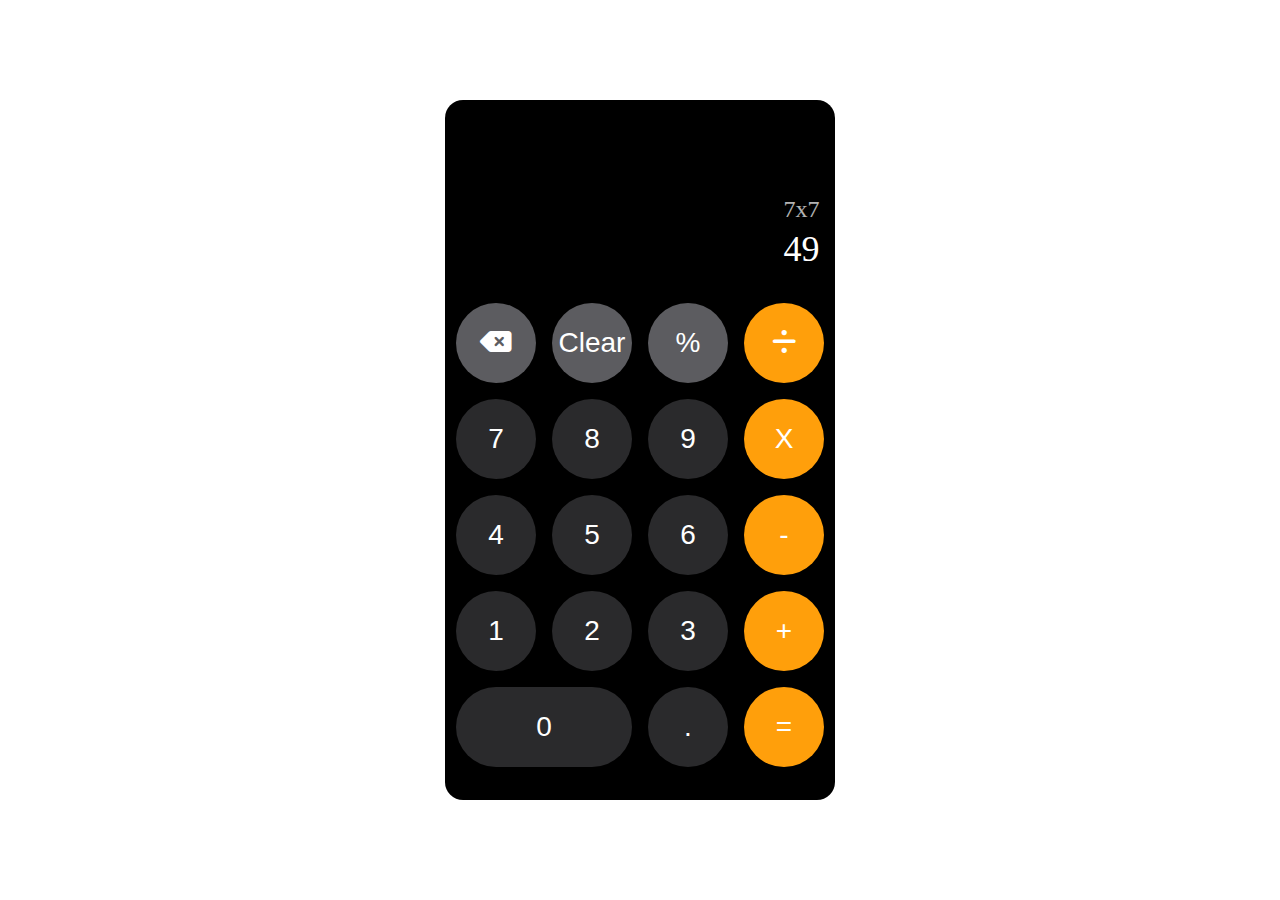
==== Calculator/index.html @ 8abfa327 "Completed ui" ====
<!DOCTYPE html>
<html lang="en">

<head>
    <meta charset="UTF-8">
    <meta name="viewport" content="width=device-width, initial-scale=1.0">
    <link href="https://cdnjs.cloudflare.com/ajax/libs/font-awesome/6.0.0-beta3/css/all.min.css" rel="stylesheet">
    <link rel="stylesheet" href="style.css">
    <script defer src="script.js"></script>
    <title>Document</title>
</head>

<body>
    <div class="calculator">
        <div class="display">

            <h2 class="display-calculation">
                7x7
            </h2>
            <h2 class="display-result">
                49
            </h2>
        </div>
        <div class="buttons">

            <button class="accessibility">
                <i class="fa-solid fa-delete-left"></i>
            </button>
            <button class="accessibility">Clear</button>
            <button class="accessibility">%</button>

            <button class="operator">
                <i class="fa-solid fa-divide"></i>
            </button>

            <button class="numbers">7</button>
            <button class="numbers">8</button>
            <button class="numbers">9</button>
            <button class="operator">X</button>

            <button class="numbers">4</button>
            <button class="numbers">5</button>
            <button class="numbers">6</button>
            <button class="operator">-</button>

            <button class="numbers">1</button>
            <button class="numbers">2</button>
            <button class="numbers">3</button>
            <button class="operator">+</button>

            <button class="span-2-cols numbers">
                0
            </button>
            <button>.</button>
            <button class="operator">=</button>
        </div>
    </div>
</body>

</html>
---- Calculator/style.css ----
* {
  box-sizing: border-box;
  margin: 0;
}

body {
  height: 100vh;
  width: 100%;
  display: flex;
  align-items: center;
  justify-content: center;
  margin: 0;
}

/* Calculator container */

.calculator {
  width: 390px;
  height: 700px;
  background-color: black;
  border-radius: 18px;
  padding: 0.5rem;
  overflow: hidden;
}

/* Display container */
.display {
  height: 25%;
  width: 100%;
  color: white;
  position: relative;
}

.display-calculation {
  position: absolute;
  bottom: 33%;
  right: 2%;
  font-weight: 500;
  font-size: 24px;
  opacity: 0.7;
}

.display-result {
  position: absolute;
  bottom: 5%;
  right: 2%;
  font-weight: 500;
  font-size: 36px;
}

/* Styles for the button container */
.buttons {
  padding-top: 24px;
  height: 100%;
  max-height: 100%;
  width: 100%;
  display: grid;
  grid-template-columns: repeat(4, 80px);
  grid-template-rows: repeat(5, 80px);
  column-gap: 16px;
  row-gap: 16px;
  justify-content: center;
}

/* styles for buttons */

button {
  border: none;
  border-radius: 50%;
  cursor: pointer;
  background-color: #2a2a2c;

  color: white;
}

button,
button * {
  font-size: 28px;
}

.buttons .span-2-cols {
  grid-column: 1 / span 2; /* Start at column 1 and span 2 columns */
  border-radius: 40px;
}

.buttons button:hover {
  opacity: 0.8;
}

.buttons button:active {
  background-color: #adaca9;
}

/* styles for accessibility */

.accessibility {
  background-color: #5c5c60;
}

/* styles for operators */
.operator {
  background-color: #ff9f0b;
}
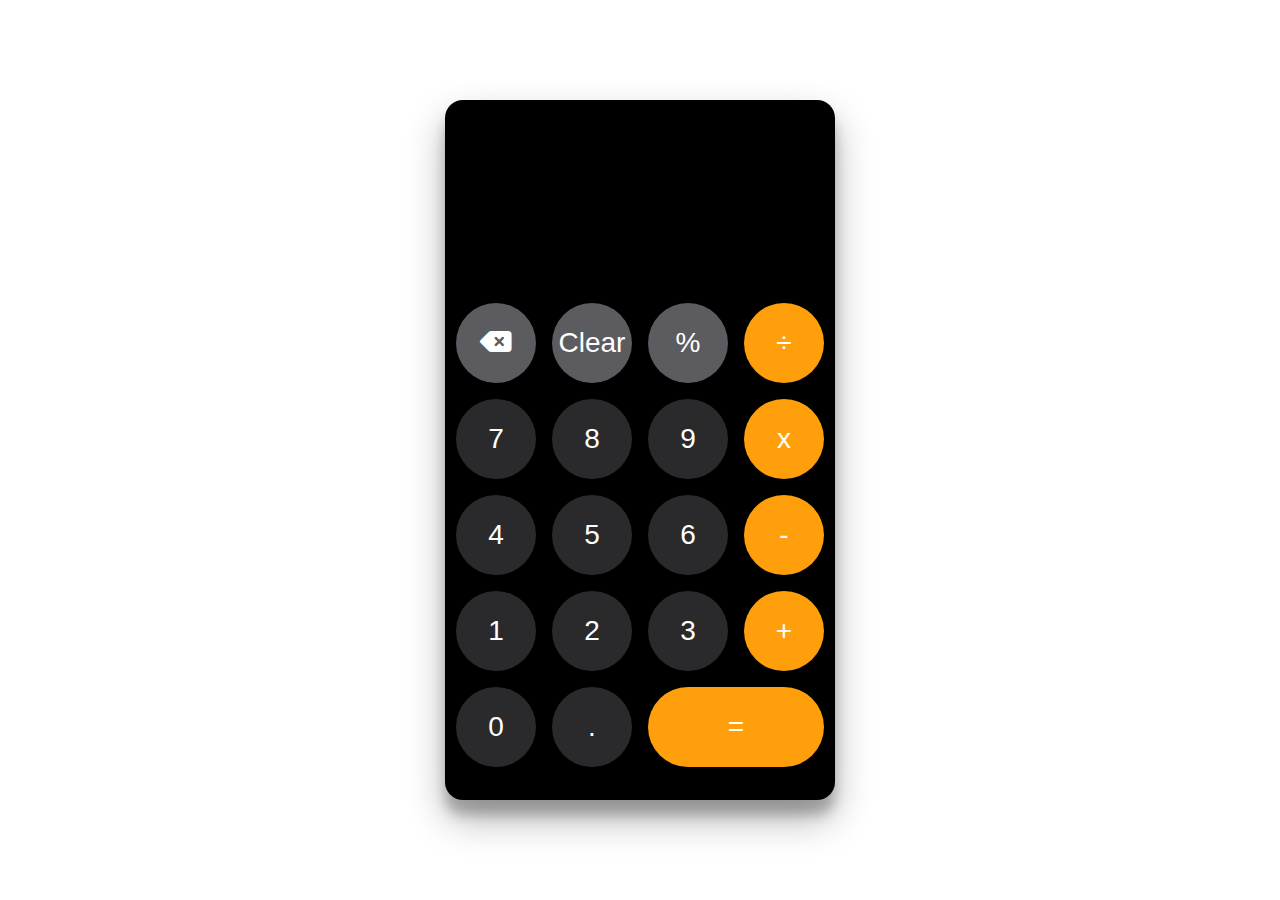
==== commit 7fa46739: "completed mvp" ====
--- a/Calculator/index.html
+++ b/Calculator/index.html
@@ -15,44 +15,39 @@
         <div class="display">
 
             <h2 class="display-calculation">
-                7x7
             </h2>
             <h2 class="display-result">
-                49
             </h2>
         </div>
         <div class="buttons">
 
-            <button class="accessibility">
+            <button id="delete" class="accessibility">
                 <i class="fa-solid fa-delete-left"></i>
             </button>
-            <button class="accessibility">Clear</button>
+            <button id="clear" class="accessibility">Clear</button>
             <button class="accessibility">%</button>
-
-            <button class="operator">
-                <i class="fa-solid fa-divide"></i>
-            </button>
+            <button class="operator divide" data-operator="/">÷</button>
 
             <button class="numbers">7</button>
             <button class="numbers">8</button>
             <button class="numbers">9</button>
-            <button class="operator">X</button>
+            <button class="operator multiply" data-operator="*">x</button>
 
             <button class="numbers">4</button>
             <button class="numbers">5</button>
             <button class="numbers">6</button>
-            <button class="operator">-</button>
+            <button class="operator minus" data-operator="-">-</button>
 
             <button class="numbers">1</button>
             <button class="numbers">2</button>
             <button class="numbers">3</button>
-            <button class="operator">+</button>
+            <button class="operator plus" data-operator="+">+</button>
 
-            <button class="span-2-cols numbers">
+            <button class="numbers">
                 0
             </button>
             <button>.</button>
-            <button class="operator">=</button>
+            <button class="operator span-2-cols equal">=</button>
         </div>
     </div>
 </body>
--- a/Calculator/style.css
+++ b/Calculator/style.css
@@ -1,9 +1,12 @@
+@import url("https://fonts.googleapis.com/css2?family=Orbitron:wght@400;700&display=swap");
+
 * {
   box-sizing: border-box;
   margin: 0;
 }
 
 body {
+  font-family: "Poppins", sans-serif;
   height: 100vh;
   width: 100%;
   display: flex;
@@ -21,6 +24,8 @@
   border-radius: 18px;
   padding: 0.5rem;
   overflow: hidden;
+  box-shadow: rgba(0, 0, 0, 0.3) 0px 19px 38px,
+    rgba(0, 0, 0, 0.22) 0px 15px 12px;
 }
 
 /* Display container */
@@ -79,7 +84,7 @@
 }
 
 .buttons .span-2-cols {
-  grid-column: 1 / span 2; /* Start at column 1 and span 2 columns */
+  grid-column: span 2; /* Start at column 1 and span 2 columns */
   border-radius: 40px;
 }
 
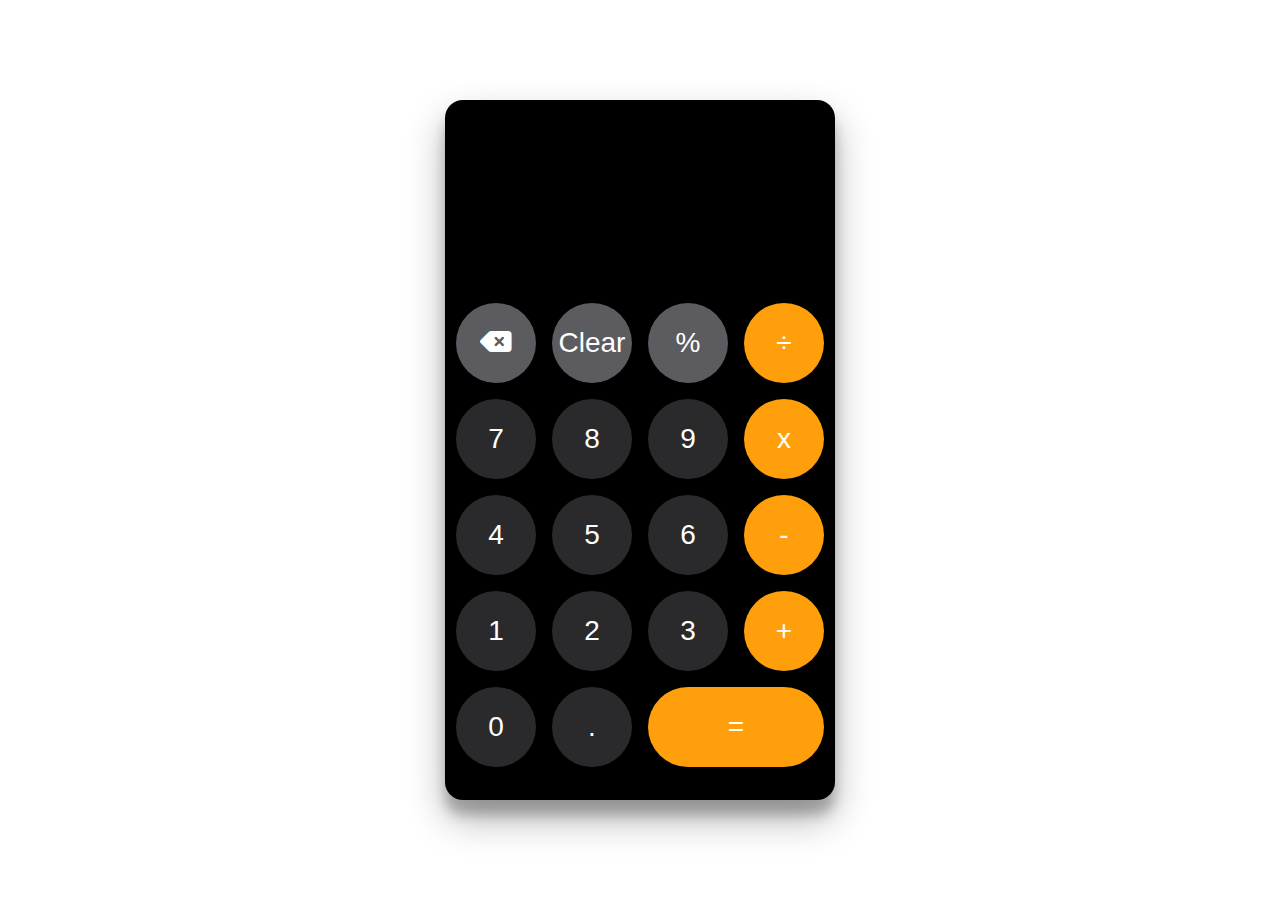
==== commit 00a4744d: "Improved existing functionalities" ====
--- a/Calculator/index.html
+++ b/Calculator/index.html
@@ -26,22 +26,22 @@
             </button>
             <button id="clear" class="accessibility">Clear</button>
             <button class="accessibility">%</button>
-            <button class="operator divide" data-operator="/">÷</button>
+            <button class="operator divide">÷</button>
 
             <button class="numbers">7</button>
             <button class="numbers">8</button>
             <button class="numbers">9</button>
-            <button class="operator multiply" data-operator="*">x</button>
+            <button class="operator multiply">x</button>
 
             <button class="numbers">4</button>
             <button class="numbers">5</button>
             <button class="numbers">6</button>
-            <button class="operator minus" data-operator="-">-</button>
+            <button class="operator minus">-</button>
 
             <button class="numbers">1</button>
             <button class="numbers">2</button>
             <button class="numbers">3</button>
-            <button class="operator plus" data-operator="+">+</button>
+            <button class="operator plus">+</button>
 
             <button class="numbers">
                 0
